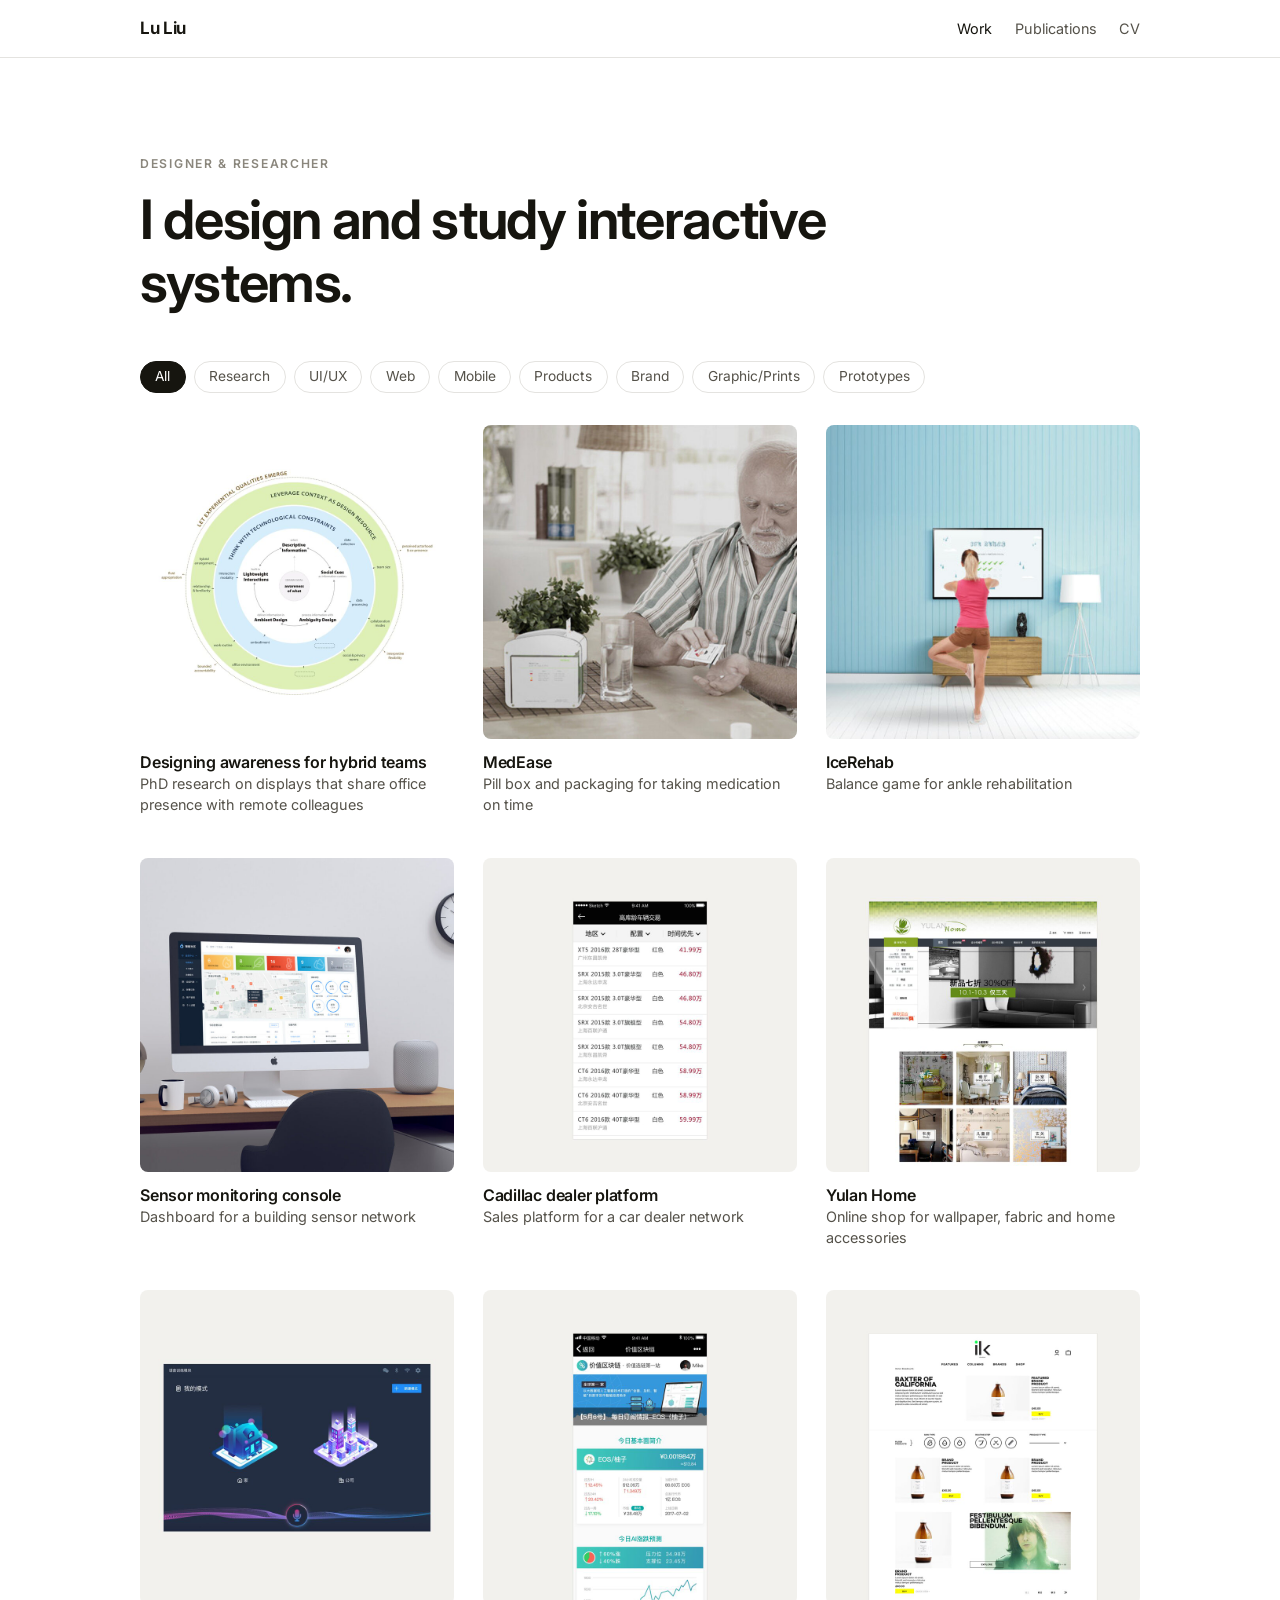
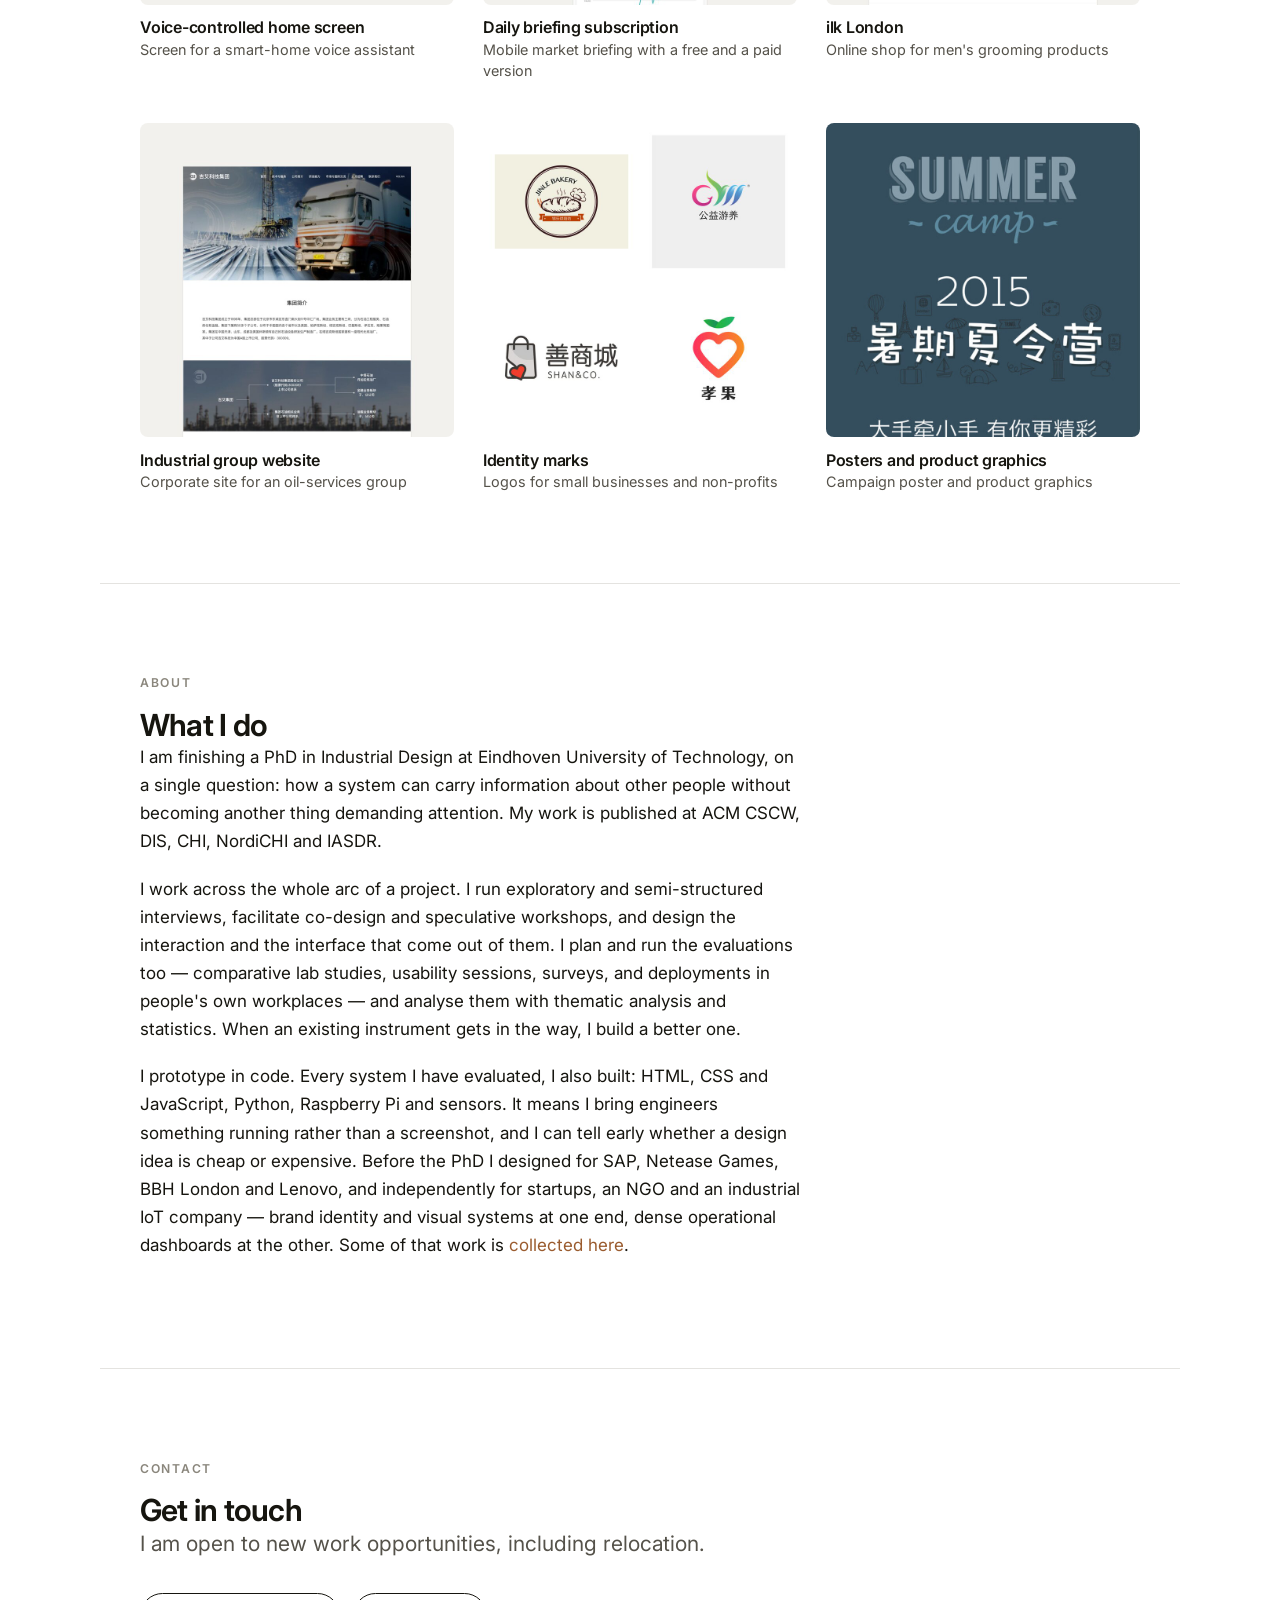
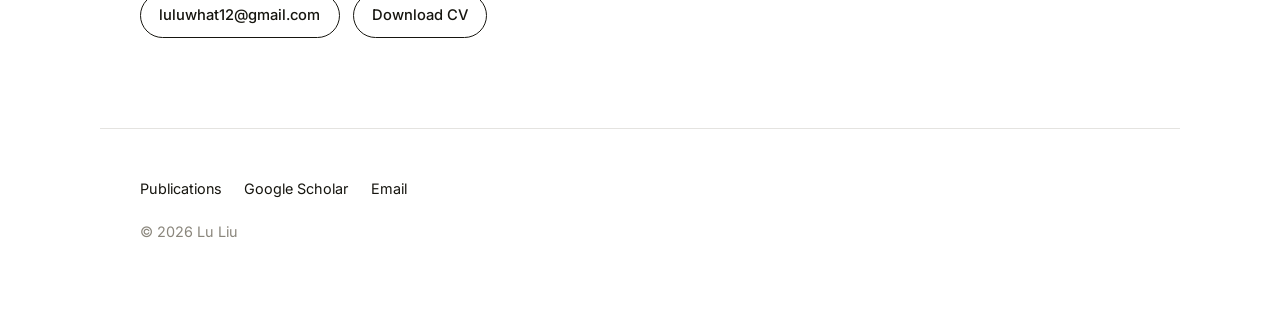
==== index.html @ 442b7488 "Homepage: one-sentence hero, square project teasers, tag filter Co-Authored-By: Claude Opus 5.5 <nor" ====
<!doctype html>
<html lang="en">
<head>
<meta charset="utf-8">
<meta name="viewport" content="width=device-width, initial-scale=1">
<title>Lu Liu — Designer &amp; Researcher</title>
<meta name="description" content="Lu Liu designs and studies interactive systems — from first interview to working prototype and deployment.">
<link rel="preconnect" href="https://fonts.googleapis.com">
<link rel="preconnect" href="https://fonts.gstatic.com" crossorigin>
<link href="https://fonts.googleapis.com/css2?family=Inter:wght@400;500;600;650&display=swap" rel="stylesheet">
<link rel="icon" href="favicon.svg" type="image/svg+xml">
<link rel="stylesheet" href="style.css">
</head>
<body>

<a class="skip" href="#main">Skip to content</a>

<nav class="nav">
  <div class="nav-in">
    <a class="nav-name" href="index.html">Lu Liu</a>
    <div class="nav-links">
      <a href="#work" aria-current="page">Work</a>
      <a href="publications.html">Publications</a>
      <a href="files/cv.pdf">CV</a>
    </div>
  </div>
</nav>

<main id="main">

<header class="hero wrap">
  <p class="eyebrow">Designer &amp; Researcher</p>
  <h1>I design and study interactive systems.</h1>
</header>

<section id="work" class="wrap work">
  <h2 class="visually-hidden">Projects</h2>
  <div class="filters" role="group" aria-label="Filter projects" hidden>
    <button type="button" data-filter="all" aria-pressed="true">All</button>
    <button type="button" data-filter="research" aria-pressed="false">Research</button>
    <button type="button" data-filter="ui" aria-pressed="false">UI/UX</button>
    <button type="button" data-filter="web" aria-pressed="false">Web</button>
    <button type="button" data-filter="mobile" aria-pressed="false">Mobile</button>
    <button type="button" data-filter="product" aria-pressed="false">Products</button>
    <button type="button" data-filter="brand" aria-pressed="false">Brand</button>
    <button type="button" data-filter="print" aria-pressed="false">Graphic/Prints</button>
    <button type="button" data-filter="prototypes" aria-pressed="false">Prototypes</button>
  </div>

  <div class="tgrid">
    <a class="tcard" href="awareness.html" data-tags="research prototypes">
      <img src="img/teasers/awareness.jpg" width="800" height="800" alt="A diagram of the design approach from the PhD research.">
      <h3>Designing awareness for hybrid teams</h3>
      <p>PhD research on displays that share office presence with remote colleagues</p>
    </a>
    <a class="tcard" href="medease.html" data-tags="product mobile prototypes">
      <img src="img/teasers/medease.jpg" width="800" height="800" alt="An older man at a kitchen table taking a pill, with the MedEase box beside him.">
      <h3>MedEase</h3>
      <p>Pill box and packaging for taking medication on time</p>
    </a>
    <a class="tcard" href="icerehab.html" data-tags="research prototypes">
      <img src="img/teasers/icerehab.jpg" width="800" height="800" alt="A person balancing on one leg in front of a screen running the IceRehab game.">
      <h3>IceRehab</h3>
      <p>Balance game for ankle rehabilitation</p>
    </a>
    <a class="tcard" href="design-work.html#sensor" data-tags="ui web">
      <img src="img/teasers/sensor.jpg" width="800" height="800" alt="The sensor monitoring dashboard on a desktop monitor." loading="lazy" decoding="async">
      <h3>Sensor monitoring console</h3>
      <p>Dashboard for a building sensor network</p>
    </a>
    <a class="tcard" href="design-work.html#cadillac" data-tags="ui web mobile">
      <img src="img/teasers/cadillac.jpg" width="800" height="800" alt="The mobile inventory screen of the dealer platform." loading="lazy" decoding="async">
      <h3>Cadillac dealer platform</h3>
      <p>Sales platform for a car dealer network</p>
    </a>
    <a class="tcard" href="design-work.html#yulan" data-tags="ui web brand">
      <img src="img/teasers/yulan.jpg" width="800" height="800" alt="The top of the Yulan Home homepage." loading="lazy" decoding="async">
      <h3>Yulan Home</h3>
      <p>Online shop for wallpaper, fabric and home accessories</p>
    </a>
    <a class="tcard" href="design-work.html#voice" data-tags="ui">
      <img src="img/teasers/voice.jpg" width="800" height="800" alt="The home screen of the voice assistant, with two isometric scenes." loading="lazy" decoding="async">
      <h3>Voice-controlled home screen</h3>
      <p>Screen for a smart-home voice assistant</p>
    </a>
    <a class="tcard" href="design-work.html#briefing" data-tags="ui mobile">
      <img src="img/teasers/briefing.jpg" width="800" height="800" alt="The top of the subscriber version of the daily briefing page." loading="lazy" decoding="async">
      <h3>Daily briefing subscription</h3>
      <p>Mobile market briefing with a free and a paid version</p>
    </a>
    <a class="tcard" href="design-work.html#ilk" data-tags="ui web mobile print">
      <img src="img/teasers/ilk.jpg" width="800" height="800" alt="The ilk London category page." loading="lazy" decoding="async">
      <h3>ilk London</h3>
      <p>Online shop for men&#x27;s grooming products</p>
    </a>
    <a class="tcard" href="design-work.html#industrial" data-tags="ui web mobile">
      <img src="img/teasers/industrial.jpg" width="800" height="800" alt="The top of the industrial group homepage." loading="lazy" decoding="async">
      <h3>Industrial group website</h3>
      <p>Corporate site for an oil-services group</p>
    </a>
    <a class="tcard" href="design-work.html#identity" data-tags="brand">
      <img src="img/teasers/identity.jpg" width="800" height="800" alt="Four logos: a bakery, a charity travel program, a charity shop and an elder-care service." loading="lazy" decoding="async">
      <h3>Identity marks</h3>
      <p>Logos for small businesses and non-profits</p>
    </a>
    <a class="tcard" href="design-work.html#posters" data-tags="print">
      <img src="img/teasers/posters.jpg" width="800" height="800" alt="A campaign poster for a 2015 summer camp." loading="lazy" decoding="async">
      <h3>Posters and product graphics</h3>
      <p>Campaign poster and product graphics</p>
    </a>
  </div>
</section>

<section class="wrap">
  <div class="narrow">
    <p class="eyebrow">About</p>
    <h2>What I do</h2>
    <p>
      I am finishing a PhD in Industrial Design at Eindhoven University of Technology, on a
      single question: how a system can carry information about other people without becoming
      another thing demanding attention. My work is published at ACM CSCW, DIS, CHI, NordiCHI
      and IASDR.
    </p>
    <p>
      I work across the whole arc of a project. I run exploratory and semi-structured
      interviews, facilitate co-design and speculative workshops, and design the interaction
      and the interface that come out of them. I plan and run the evaluations too —
      comparative lab studies, usability sessions, surveys, and deployments in people's
      own workplaces — and analyse them with thematic analysis and statistics. When an
      existing instrument gets in the way, I build a better one.
    </p>
    <p>
      I prototype in code. Every system I have evaluated, I also built: HTML, CSS and
      JavaScript, Python, Raspberry Pi and sensors. It means I bring engineers something
      running rather than a screenshot, and I can tell early whether a design idea is cheap
      or expensive. Before the PhD I designed for SAP, Netease Games, BBH London and Lenovo,
      and independently for startups, an NGO and an industrial IoT company — brand identity
      and visual systems at one end, dense operational dashboards at the other. Some of that
      work is <a href="design-work.html">collected here</a>.
    </p>
  </div>
</section>

<section class="wrap">
  <div class="narrow">
    <p class="eyebrow">Contact</p>
    <h2>Get in touch</h2>
    <p class="lede">
      I am open to new work opportunities, including relocation.
    </p>
    <div class="btn-row">
      <a class="btn" href="mailto:luluwhat12@gmail.com">luluwhat12@gmail.com</a>
      <a class="btn" href="files/cv.pdf">Download CV</a>
    </div>
  </div>
</section>

</main>

<footer class="wrap">
  <div class="foot-links">
    <a href="publications.html">Publications</a>
    <a href="https://scholar.google.com/citations?user=F97cdc4AAAAJ&hl=en">Google Scholar</a>
    <a href="mailto:luluwhat12@gmail.com">Email</a>
  </div>
  <p>© 2026 Lu Liu</p>
</footer>

<script>
(function () {
  var bar = document.querySelector('.filters');
  var cards = document.querySelectorAll('.tcard');
  bar.hidden = false;
  bar.addEventListener('click', function (e) {
    var btn = e.target.closest('button[data-filter]');
    if (!btn) return;
    var f = btn.dataset.filter;
    bar.querySelectorAll('button').forEach(function (b) {
      b.setAttribute('aria-pressed', b === btn ? 'true' : 'false');
    });
    cards.forEach(function (c) {
      c.hidden = f !== 'all' && c.dataset.tags.split(' ').indexOf(f) === -1;
    });
  });
})();
</script>

</body>
</html>
---- style.css ----
/* ---------------------------------------------------------
   Lu Liu — portfolio
   Edit the tokens in :root to restyle the whole site.
--------------------------------------------------------- */

:root {
  --bg:        #ffffff;
  --surface:   #ffffff;
  --ink:       #16150f;
  --ink-soft:  #55524a;
  --ink-faint: #8a867c;
  --rule:      #e4e3e0;
  --accent:    #9a5b2e;
  --accent-bg: #f5f5f3;

  --max: 1080px;
  --gap: clamp(3rem, 7vw, 6rem);

  --sans: "Inter", -apple-system, BlinkMacSystemFont, "Segoe UI", Helvetica, Arial, sans-serif;
}

@media (prefers-color-scheme: dark) {
  :root {
    --bg:        #14140f;
    --surface:   #1c1c16;
    --ink:       #f0eee7;
    --ink-soft:  #b3afa4;
    --ink-faint: #7d7a70;
    --rule:      #33322a;
    --accent:    #d99b62;
    --accent-bg: #26231c;
  }
}

* { box-sizing: border-box; }

html { scroll-behavior: smooth; }

/* anchor targets clear the sticky nav */
:target, section[id], main[id] { scroll-margin-top: 4.5rem; }


body {
  margin: 0;
  background: var(--bg);
  color: var(--ink);
  font-family: var(--sans);
  font-size: 17px;
  line-height: 1.65;
  -webkit-font-smoothing: antialiased;
  font-feature-settings: "kern", "liga";
}

img { max-width: 100%; height: auto; display: block; }

a { color: var(--accent); text-decoration: none; }
a:hover { text-decoration: underline; text-underline-offset: 3px; }

.wrap { max-width: var(--max); margin: 0 auto; padding-inline: clamp(1.25rem, 5vw, 2.5rem); }
.narrow { max-width: 660px; }

/* ---------- nav ---------- */
.nav {
  position: sticky; top: 0; z-index: 20;
  background: color-mix(in srgb, var(--bg) 88%, transparent);
  backdrop-filter: saturate(160%) blur(12px);
  border-bottom: 1px solid var(--rule);
}
.nav-in {
  max-width: var(--max); margin: 0 auto;
  padding: 0.9rem clamp(1.25rem, 5vw, 2.5rem);
  display: flex; align-items: baseline; gap: 1.5rem;
}
.nav-name { font-weight: 650; letter-spacing: -0.02em; color: var(--ink); }
.nav-name:hover { text-decoration: none; }
.nav-links { margin-left: auto; display: flex; gap: 1.4rem; font-size: 0.9rem; }
.nav-links a { color: var(--ink-soft); }
.nav-links a:hover, .nav-links a[aria-current="page"] { color: var(--ink); }

/* ---------- type ---------- */
h1, h2, h3 { line-height: 1.15; letter-spacing: -0.025em; font-weight: 640; margin: 0; }
h1 { font-size: clamp(2.2rem, 5.5vw, 3.4rem); }
h2 { font-size: clamp(1.45rem, 3vw, 1.9rem); }
h3 { font-size: 1.12rem; letter-spacing: -0.015em; }

.eyebrow {
  font-size: 0.76rem; letter-spacing: 0.14em; text-transform: uppercase;
  color: var(--ink-faint); font-weight: 600; margin: 0 0 0.9rem;
}

.lede { font-size: clamp(1.1rem, 2.2vw, 1.32rem); line-height: 1.55; color: var(--ink-soft); }

p { margin: 0 0 1.15em; }
.muted { color: var(--ink-soft); }
.small { font-size: 0.9rem; }

section { padding-block: var(--gap); }
section + section { border-top: 1px solid var(--rule); }

/* ---------- hero ---------- */
.hero { padding-block: clamp(4rem, 11vw, 8rem) var(--gap); }
.hero h1 { max-width: 19ch; }
.hero .lede { max-width: 52ch; margin-top: 1.6rem; }

.meta-row {
  display: flex; flex-wrap: wrap; gap: 0.6rem 1.6rem;
  margin-top: 2.2rem; font-size: 0.9rem; color: var(--ink-faint);
}

/* ---------- work cards ---------- */
.work-list { display: grid; gap: 2.5rem; margin-top: 2.5rem; }

.card {
  display: grid; grid-template-columns: 1fr; gap: 1.4rem;
  background: var(--surface); border: 1px solid var(--rule);
  border-radius: 14px; overflow: hidden;
  transition: border-color .18s ease, transform .18s ease;
}
.card:hover { border-color: color-mix(in srgb, var(--accent) 45%, var(--rule)); }
@media (min-width: 760px) {
  .card { grid-template-columns: 1.05fr 1fr; align-items: stretch; gap: 0; }
}
.card-media { background: var(--accent-bg); display: flex; align-items: center; justify-content: center; padding: 1.5rem; }
.card-media.diagram { background: #fff; padding: clamp(1.25rem, 3vw, 2rem); }
.card-media img { border-radius: 6px; }
.card-body { padding: clamp(1.5rem, 3vw, 2.2rem); display: flex; flex-direction: column; }
.card-body h3 { margin-bottom: 0.5rem; }
.card-body .tags { margin-top: auto; padding-top: 1.2rem; }

.card.stub { opacity: 0.72; }
.card.stub .card-media { background: var(--rule); min-height: 140px; }

.tags { display: flex; flex-wrap: wrap; gap: 0.45rem; }
.tag {
  font-size: 0.74rem; letter-spacing: 0.04em; padding: 0.25rem 0.6rem;
  border: 1px solid var(--rule); border-radius: 999px; color: var(--ink-faint);
}

/* ---------- case study ---------- */
.case-head { padding-block: clamp(3rem, 8vw, 5.5rem) 2.5rem; }
.case-head h1 { max-width: 20ch; }
.case-facts {
  display: grid; gap: 1.2rem 2.5rem; margin-top: 2.5rem;
  grid-template-columns: repeat(auto-fit, minmax(150px, 1fr));
  padding-top: 1.8rem; border-top: 1px solid var(--rule);
}
.case-facts dt { font-size: 0.76rem; letter-spacing: 0.12em; text-transform: uppercase; color: var(--ink-faint); font-weight: 600; margin-bottom: 0.3rem; }
.case-facts dd { margin: 0; font-size: 0.95rem; }

.case-body {
  display: grid;
  grid-template-columns: 1fr min(660px, 100%) 1fr;
}
.case-body > * { grid-column: 2; }
.case-body > figure.wide { grid-column: 1 / -1; }
.case-body h2 { margin: 3.2rem 0 1rem; }
.case-body h3 { margin: 2.2rem 0 0.6rem; }
.case-body ul { padding-left: 1.15rem; margin: 0 0 1.15em; }
.case-body li { margin-bottom: 0.5em; }

/* --- case study: the four studies --- */
.study-nav { margin: 2.4rem 0 1rem; border-top: 1px solid var(--rule); }
.study-nav a {
  display: grid; grid-template-columns: 2.6rem 1fr; gap: 0.2rem;
  padding: 0.95rem 0; border-bottom: 1px solid var(--rule); color: var(--ink);
}
.study-nav a:hover { text-decoration: none; color: var(--accent); }
.study-nav .n { font-size: 0.82rem; color: var(--ink-faint); font-variant-numeric: tabular-nums; padding-top: 0.15rem; }
.study-nav a:hover .n { color: var(--accent); }
.study-nav .t { font-weight: 500; }
.study-nav .d { display: block; font-weight: 400; font-size: 0.9rem; color: var(--ink-faint); margin-top: 0.15rem; }

.study-head { margin: 4.2rem 0 1.4rem; padding-top: 2.4rem; border-top: 1px solid var(--rule); }
.study-head h2 { margin: 0 0 0.9rem; }
.study-num {
  font-size: 0.76rem; letter-spacing: 0.14em; text-transform: uppercase;
  color: var(--accent); font-weight: 600; margin: 0 0 0.7rem;
}
.study-meta {
  display: flex; flex-wrap: wrap; gap: 0.3rem 1.3rem;
  font-size: 0.86rem; color: var(--ink-faint); margin: 0;
}
.study-meta span + span::before { content: "· "; margin-right: 0.4rem; }

.answer-head { margin-top: 4.6rem !important; padding-top: 2.6rem; border-top: 2px solid var(--ink); }
.answer-head + .lede { margin-bottom: 1.6rem; }


figure { margin: 2.8rem 0; }

/* no border: on the white page the art should run straight into the page */
figure img { border-radius: 8px; background: var(--surface); }
/* figures exported on a white page: keep the white plate and give the art room to breathe,
   so they read as a plate rather than a glowing slab in dark mode */
figure.diagram img { background: #fff; padding: clamp(1rem, 2.6vw, 2rem); }
figcaption { margin-top: 0.7rem; font-size: 0.85rem; color: var(--ink-faint); line-height: 1.5; }

blockquote {
  margin: 2.2rem 0; padding: 1.3rem 1.5rem;
  background: var(--accent-bg); border-left: 3px solid var(--accent);
  border-radius: 0 8px 8px 0;
}
blockquote p:last-child { margin-bottom: 0; }

/* ---------- publications ---------- */
.pubs { margin-top: 2.5rem; display: grid; gap: 0; }
.pub { padding: 1.5rem 0; border-top: 1px solid var(--rule); display: grid; gap: 0.35rem; }
.pub:last-child { border-bottom: 1px solid var(--rule); }
.pub-title { font-weight: 600; color: var(--ink); }
.pub-venue { font-size: 0.9rem; color: var(--ink-soft); }
.pub-note { font-size: 0.85rem; color: var(--ink-faint); }

/* ---------- footer ---------- */
footer { border-top: 1px solid var(--rule); padding-block: 3rem 4rem; font-size: 0.9rem; color: var(--ink-faint); }
.foot-links { display: flex; flex-wrap: wrap; gap: 1.4rem; margin-bottom: 1.2rem; }
.foot-links a { color: var(--ink); }

/* ---------- utility ---------- */
.btn {
  display: inline-block; padding: 0.6rem 1.15rem; border: 1px solid var(--ink);
  border-radius: 999px; color: var(--ink); font-size: 0.92rem; font-weight: 500;
}
.btn:hover { background: var(--ink); color: var(--bg); text-decoration: none; }
.btn-row { display: flex; flex-wrap: wrap; gap: 0.8rem; margin-top: 2rem; }

.skip { position: absolute; left: -9999px; }
.skip:focus { left: 1rem; top: 1rem; background: var(--surface); padding: 0.6rem 1rem; z-index: 50; border-radius: 6px; }

/* ---------- image grids ---------- */
.grid2, .grid3, .grid4 { display: grid; gap: 1rem; margin: 2.8rem 0; align-items: start; }
.grid2 { grid-template-columns: 1fr; }
.grid3, .grid4 { grid-template-columns: 1fr 1fr; }
@media (min-width: 620px) { .grid2 { grid-template-columns: 1fr 1fr; } }
@media (min-width: 720px) {
  .grid3 { grid-template-columns: repeat(3, 1fr); }
  .grid4 { grid-template-columns: repeat(4, 1fr); }
}
.grid2 > figure, .grid3 > figure, .grid4 > figure { margin: 0; }
.grid2 img, .grid3 img, .grid4 img { width: 100%; }

/* uniform-height row: letterbox mixed aspect ratios so captions line up */
.grid-even .shot > a, .grid-even > figure > img { height: clamp(220px, 26vw, 360px); }
.grid-even .shot > a { display: flex; align-items: center; justify-content: center; }
.grid-even img { width: auto; max-width: 100%; max-height: 100%; object-fit: contain; }
.case-body .grid2, .case-body .grid3, .case-body .grid4 { grid-column: 1 / -1; }

img.round { border-radius: 999px; aspect-ratio: 1; object-fit: cover; }

/* ---------- video ---------- */
video { width: 100%; height: auto; display: block; border-radius: 8px; background: #000; }

.next-case {
  margin-top: 3.5rem; padding-top: 1.6rem; border-top: 1px solid var(--rule);
  font-weight: 500;
}

/* ---------- screenshot plates (design work) ---------- */
.shot { margin: 0; }
.shot > a, .shot > .plate {
  display: block; position: relative; overflow: hidden;
  border: 1px solid var(--rule); border-radius: 10px; background: #fff;
}
.shot > a:hover { border-color: color-mix(in srgb, var(--accent) 50%, var(--rule)); text-decoration: none; }
.shot.tall > a { height: 480px; }   /* fixed, not max — keeps captions aligned across a row */
.shot.tall > a::after {
  content: ""; position: absolute; inset: auto 0 0 0; height: 88px;
  background: linear-gradient(to bottom, rgba(255,255,255,0), #fff);
  pointer-events: none;
}
.shot img { border-radius: 0; }
.shot figcaption { margin-top: 0.55rem; }
.shot-note { font-size: 0.8rem; color: var(--ink-faint); margin-top: 0.35rem; }

/* ---------- design-work page ---------- */
.proj { padding-block: var(--gap); }
.proj + .proj { border-top: 1px solid var(--rule); }
.proj-head { max-width: 660px; margin-bottom: 2.2rem; }
.proj-head h2 { margin-bottom: 0.8rem; }
.proj-head .tags { margin-top: 1.2rem; }
.proj-kind {
  font-size: 0.76rem; letter-spacing: 0.14em; text-transform: uppercase;
  color: var(--accent); font-weight: 600; margin: 0 0 0.7rem;
}
.marks { display: grid; gap: 1.4rem; grid-template-columns: repeat(auto-fit, minmax(190px, 1fr)); margin: 2.4rem 0 0; }
.marks figure { margin: 0; }
.marks img { background: #fff; border: 1px solid var(--rule); border-radius: 10px; padding: 1.4rem;
  height: clamp(150px, 18vw, 210px); width: 100%; object-fit: contain; }

.proj-sub {
  margin: 3rem 0 0.9rem; font-size: 1rem; font-weight: 650;
  color: var(--ink); letter-spacing: -0.01em;
}
.proj-sub + * { margin-top: 0.9rem; }
.proj .narrow { max-width: 660px; }
.proj .narrow + .grid2, .proj .narrow + .grid3, .proj .narrow + .grid4,
.proj .narrow + .shot { margin-top: 2rem; }

/* ---------- lightbox ---------- */
.lightbox {
  position: fixed; inset: 0; z-index: 100;
  background: rgba(14, 13, 10, 0.92);
  /* flex-start + auto margins on the stage, NOT align-items:center: a centred flex item
     taller than its container overflows in both directions and its top can never be
     scrolled to. Full-length page shots are several thousand pixels tall. */
  display: none; align-items: flex-start; justify-content: center;
  padding: clamp(1rem, 4vw, 3rem);
  overflow: auto;
  overscroll-behavior: contain;
}
/* the [hidden] attribute is what toggles it; never let display win over it */
.lightbox:not([hidden]) { display: flex; }
/* auto margins centre the stage when it fits and resolve to zero when it overflows */
.lb-stage { margin: auto; max-width: 100%; }
.lb-img {
  max-width: min(1400px, 100%);
  margin: 0 auto;
  border-radius: 6px;
  background: #fff;
}
.lb-cap {
  margin-top: 0.9rem; text-align: center;
  color: rgba(255, 255, 255, 0.72); font-size: 0.88rem; line-height: 1.5;
}
.lb-close, .lb-nav {
  position: fixed; z-index: 2;
  background: rgba(255, 255, 255, 0.1); color: #fff;
  border: 1px solid rgba(255, 255, 255, 0.22); border-radius: 999px;
  cursor: pointer; font-family: inherit; line-height: 1;
  display: flex; align-items: center; justify-content: center;
  transition: background .15s ease;
}
.lb-close:hover, .lb-nav:hover { background: rgba(255, 255, 255, 0.24); }
.lb-close:focus-visible, .lb-nav:focus-visible { outline: 2px solid #fff; outline-offset: 2px; }
.lb-close { top: 1rem; right: 1rem; width: 2.6rem; height: 2.6rem; font-size: 1.6rem; padding-bottom: 0.15em; }
.lb-nav { top: 50%; transform: translateY(-50%); width: 2.8rem; height: 2.8rem; font-size: 1.7rem; padding-bottom: 0.12em; }
.lb-prev { left: 1rem; }
.lb-next { right: 1rem; }
@media (max-width: 640px) {
  .lb-nav { top: auto; bottom: 1rem; transform: none; }
}

/* cursor hint on the plates that open it */
.shot > a { cursor: zoom-in; }


/* ---------- homepage: one-sentence hero + square teaser grid ---------- */
.hero h1 { max-width: 22ch; }
.work { padding-top: 0; }
section.work + section { border-top: 1px solid var(--rule); }

.filters { display: flex; flex-wrap: wrap; gap: 0.5rem; margin-bottom: 2rem; }
.filters[hidden] { display: none; }
.filters button {
  font: inherit; font-size: 0.86rem; line-height: 1; cursor: pointer;
  padding: 0.5rem 0.9rem; border-radius: 999px;
  border: 1px solid var(--rule); background: transparent; color: var(--ink-soft);
}
.filters button:hover { border-color: var(--ink-faint); color: var(--ink); }
.filters button[aria-pressed="true"] { background: var(--ink); border-color: var(--ink); color: var(--bg); }
.filters button:focus-visible { outline: 2px solid var(--accent); outline-offset: 2px; }

.tgrid { display: grid; grid-template-columns: 1fr; gap: 2.2rem 1.5rem; }
@media (min-width: 600px) { .tgrid { grid-template-columns: repeat(2, 1fr); } }
@media (min-width: 900px) { .tgrid { grid-template-columns: repeat(3, 1fr); gap: 2.6rem 1.8rem; } }

.tcard { display: block; color: var(--ink); }
.tcard[hidden] { display: none; }
.tcard:hover { text-decoration: none; }
.tcard img {
  width: 100%; aspect-ratio: 1; object-fit: cover;
  border-radius: 8px; background: var(--accent-bg);
  transition: opacity .18s ease;
}
.tcard:hover img { opacity: 0.88; }
.tcard h3 { margin: 0.85rem 0 0.2rem; font-size: 1rem; font-weight: 600; }
.tcard p { margin: 0; font-size: 0.9rem; line-height: 1.45; color: var(--ink-soft); }
.tcard:hover h3 { color: var(--accent); }

.visually-hidden {
  position: absolute; width: 1px; height: 1px; overflow: hidden;
  clip: rect(0 0 0 0); white-space: nowrap;
}
.hero { padding-block: clamp(3.5rem, 9vw, 6rem) clamp(2rem, 4vw, 3rem); }
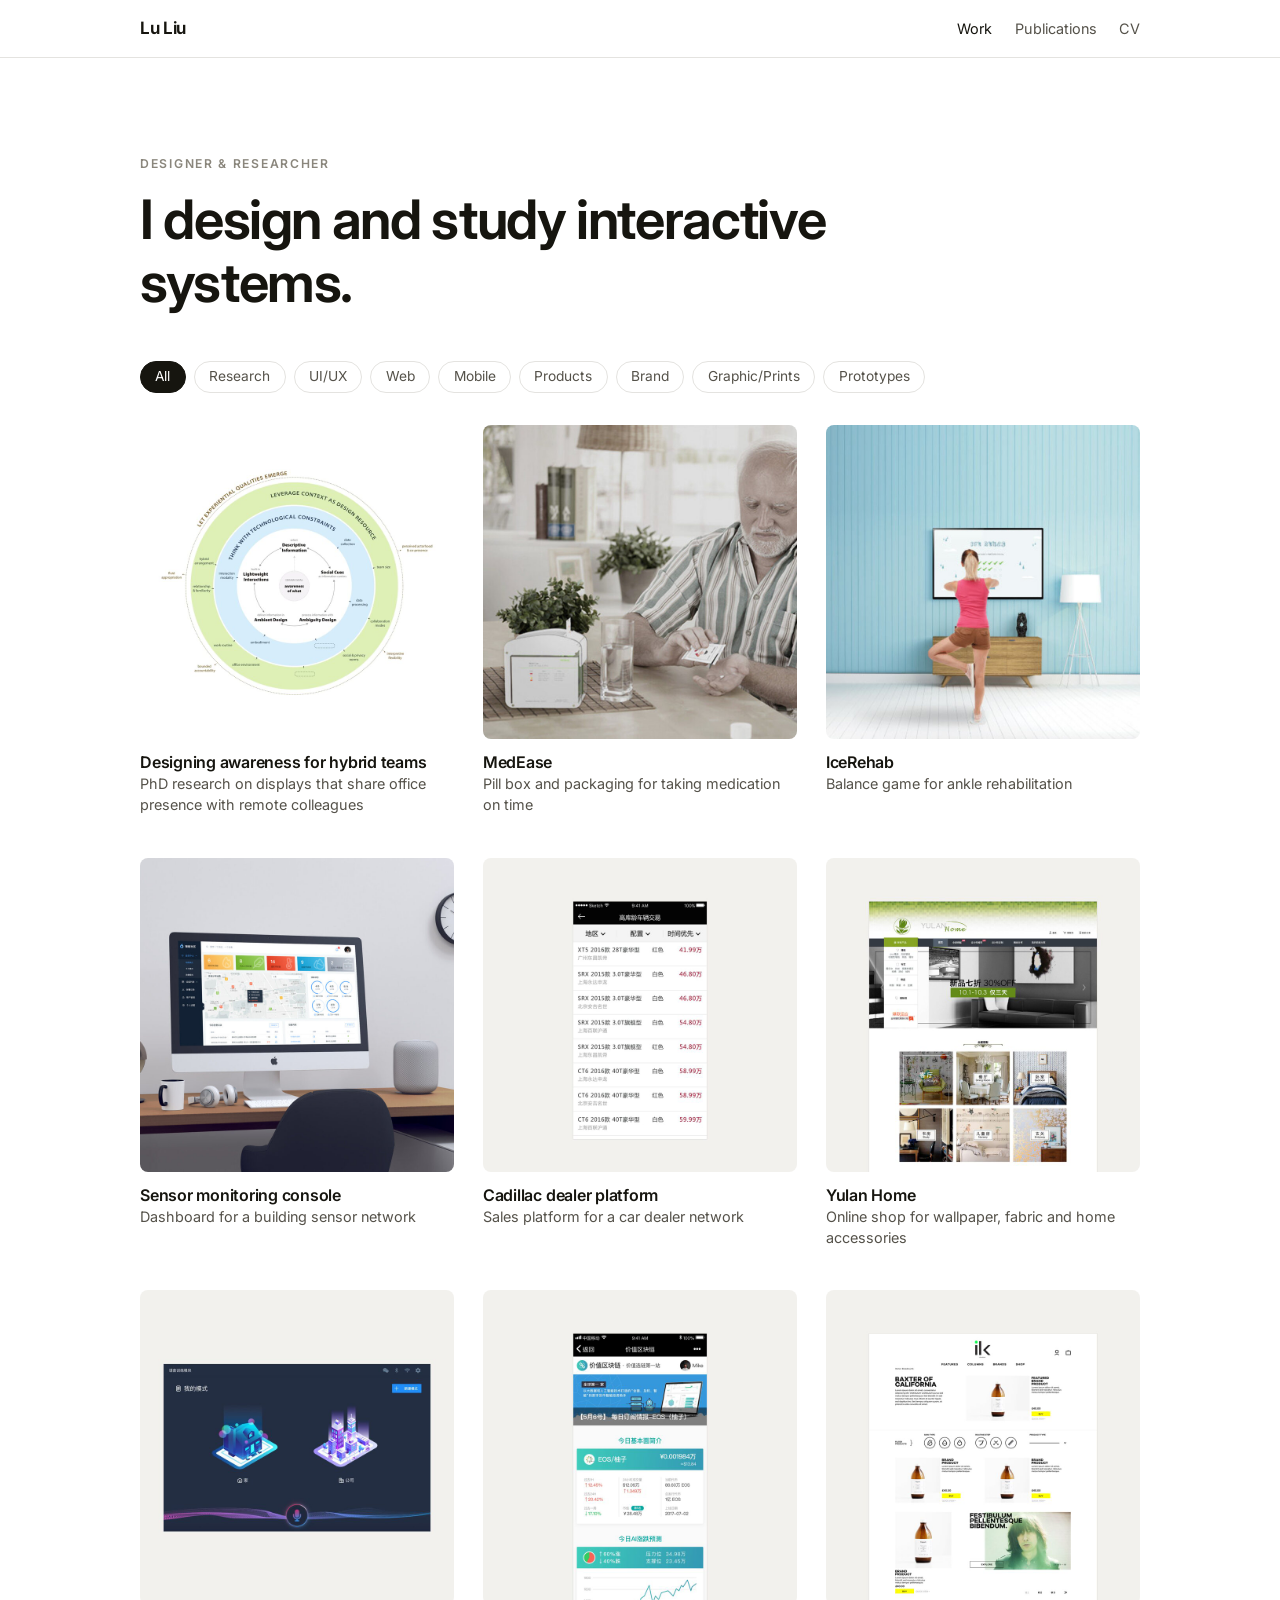
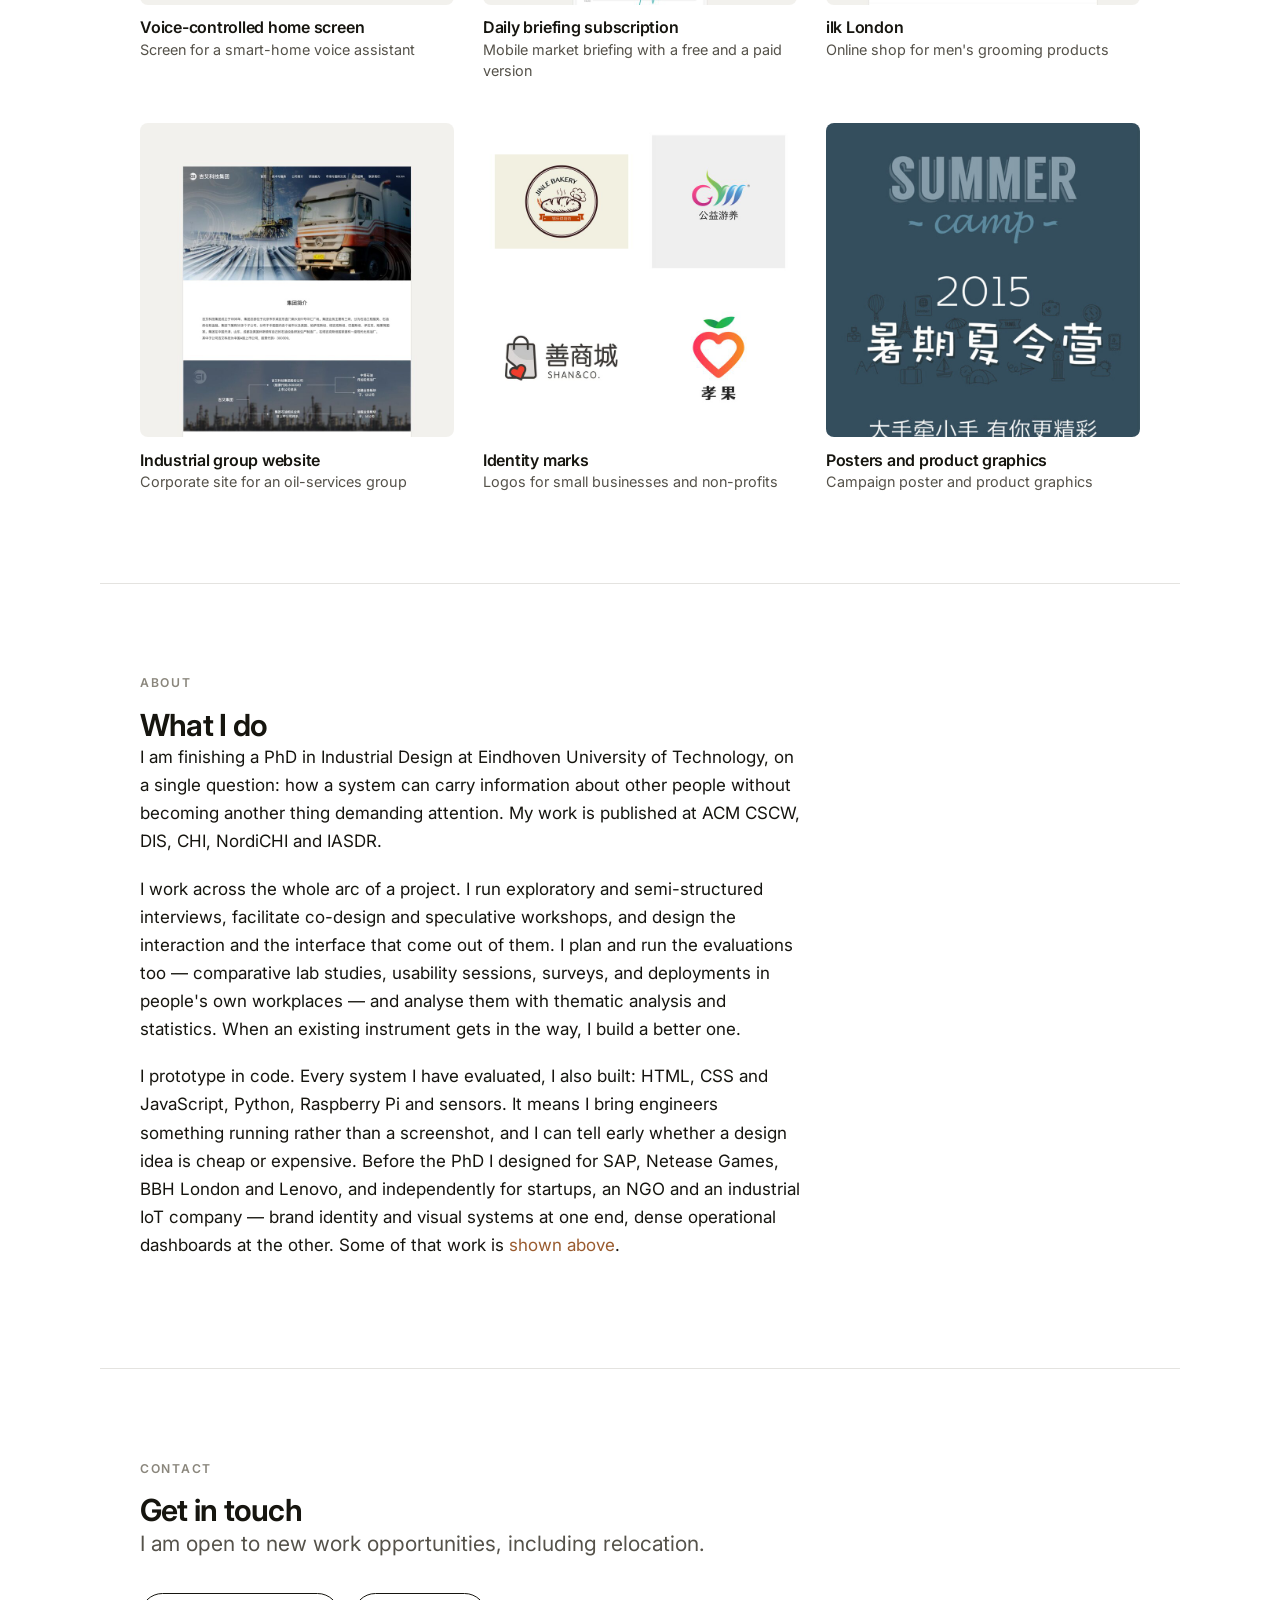
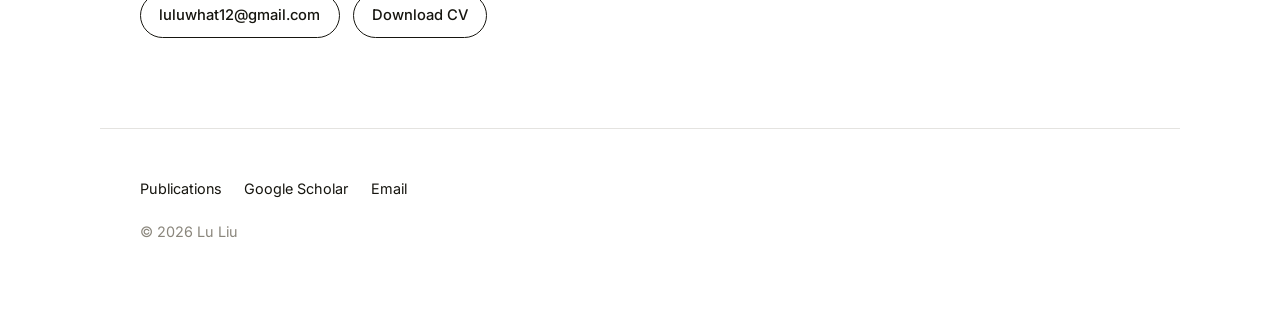
==== commit acf41195: "Multi-select tag filter; one page per design project Co-Authored-By: Claude Opus 5.5 <noreply@anthro" ====
--- a/index.html
+++ b/index.html
@@ -63,47 +63,47 @@
       <h3>IceRehab</h3>
       <p>Balance game for ankle rehabilitation</p>
     </a>
-    <a class="tcard" href="design-work.html#sensor" data-tags="ui web">
+    <a class="tcard" href="sensor.html" data-tags="ui web">
       <img src="img/teasers/sensor.jpg" width="800" height="800" alt="The sensor monitoring dashboard on a desktop monitor." loading="lazy" decoding="async">
       <h3>Sensor monitoring console</h3>
       <p>Dashboard for a building sensor network</p>
     </a>
-    <a class="tcard" href="design-work.html#cadillac" data-tags="ui web mobile">
+    <a class="tcard" href="cadillac.html" data-tags="ui web mobile">
       <img src="img/teasers/cadillac.jpg" width="800" height="800" alt="The mobile inventory screen of the dealer platform." loading="lazy" decoding="async">
       <h3>Cadillac dealer platform</h3>
       <p>Sales platform for a car dealer network</p>
     </a>
-    <a class="tcard" href="design-work.html#yulan" data-tags="ui web brand">
+    <a class="tcard" href="yulan.html" data-tags="ui web brand">
       <img src="img/teasers/yulan.jpg" width="800" height="800" alt="The top of the Yulan Home homepage." loading="lazy" decoding="async">
       <h3>Yulan Home</h3>
       <p>Online shop for wallpaper, fabric and home accessories</p>
     </a>
-    <a class="tcard" href="design-work.html#voice" data-tags="ui">
+    <a class="tcard" href="voice.html" data-tags="ui">
       <img src="img/teasers/voice.jpg" width="800" height="800" alt="The home screen of the voice assistant, with two isometric scenes." loading="lazy" decoding="async">
       <h3>Voice-controlled home screen</h3>
       <p>Screen for a smart-home voice assistant</p>
     </a>
-    <a class="tcard" href="design-work.html#briefing" data-tags="ui mobile">
+    <a class="tcard" href="briefing.html" data-tags="ui mobile">
       <img src="img/teasers/briefing.jpg" width="800" height="800" alt="The top of the subscriber version of the daily briefing page." loading="lazy" decoding="async">
       <h3>Daily briefing subscription</h3>
       <p>Mobile market briefing with a free and a paid version</p>
     </a>
-    <a class="tcard" href="design-work.html#ilk" data-tags="ui web mobile print">
+    <a class="tcard" href="ilk.html" data-tags="ui web mobile print">
       <img src="img/teasers/ilk.jpg" width="800" height="800" alt="The ilk London category page." loading="lazy" decoding="async">
       <h3>ilk London</h3>
       <p>Online shop for men&#x27;s grooming products</p>
     </a>
-    <a class="tcard" href="design-work.html#industrial" data-tags="ui web mobile">
+    <a class="tcard" href="industrial.html" data-tags="ui web mobile">
       <img src="img/teasers/industrial.jpg" width="800" height="800" alt="The top of the industrial group homepage." loading="lazy" decoding="async">
       <h3>Industrial group website</h3>
       <p>Corporate site for an oil-services group</p>
     </a>
-    <a class="tcard" href="design-work.html#identity" data-tags="brand">
+    <a class="tcard" href="identity.html" data-tags="brand">
       <img src="img/teasers/identity.jpg" width="800" height="800" alt="Four logos: a bakery, a charity travel program, a charity shop and an elder-care service." loading="lazy" decoding="async">
       <h3>Identity marks</h3>
       <p>Logos for small businesses and non-profits</p>
     </a>
-    <a class="tcard" href="design-work.html#posters" data-tags="print">
+    <a class="tcard" href="posters.html" data-tags="print">
       <img src="img/teasers/posters.jpg" width="800" height="800" alt="A campaign poster for a 2015 summer camp." loading="lazy" decoding="async">
       <h3>Posters and product graphics</h3>
       <p>Campaign poster and product graphics</p>
@@ -136,7 +136,7 @@
       or expensive. Before the PhD I designed for SAP, Netease Games, BBH London and Lenovo,
       and independently for startups, an NGO and an industrial IoT company — brand identity
       and visual systems at one end, dense operational dashboards at the other. Some of that
-      work is <a href="design-work.html">collected here</a>.
+      work is <a href="#work">shown above</a>.
     </p>
   </div>
 </section>
@@ -171,16 +171,26 @@
   var bar = document.querySelector('.filters');
   var cards = document.querySelectorAll('.tcard');
   bar.hidden = false;
+  var allBtn = bar.querySelector('[data-filter="all"]');
+  var tagBtns = [].slice.call(bar.querySelectorAll('button[data-filter]:not([data-filter="all"])'));
+  function apply() {
+    var on = tagBtns.filter(function (b) { return b.getAttribute('aria-pressed') === 'true'; })
+                    .map(function (b) { return b.dataset.filter; });
+    allBtn.setAttribute('aria-pressed', on.length ? 'false' : 'true');
+    cards.forEach(function (c) {
+      var t = c.dataset.tags.split(' ');
+      c.hidden = on.length > 0 && !on.some(function (f) { return t.indexOf(f) !== -1; });
+    });
+  }
   bar.addEventListener('click', function (e) {
     var btn = e.target.closest('button[data-filter]');
     if (!btn) return;
-    var f = btn.dataset.filter;
-    bar.querySelectorAll('button').forEach(function (b) {
-      b.setAttribute('aria-pressed', b === btn ? 'true' : 'false');
-    });
-    cards.forEach(function (c) {
-      c.hidden = f !== 'all' && c.dataset.tags.split(' ').indexOf(f) === -1;
-    });
+    if (btn === allBtn) {
+      tagBtns.forEach(function (b) { b.setAttribute('aria-pressed', 'false'); });
+    } else {
+      btn.setAttribute('aria-pressed', btn.getAttribute('aria-pressed') === 'true' ? 'false' : 'true');
+    }
+    apply();
   });
 })();
 </script>
--- a/style.css
+++ b/style.css
@@ -381,3 +381,11 @@
   clip: rect(0 0 0 0); white-space: nowrap;
 }
 .hero { padding-block: clamp(3.5rem, 9vw, 6rem) clamp(2rem, 4vw, 3rem); }
+
+/* ---------- single project page (split from the old design-work gallery) ---------- */
+.proj-page { padding-top: clamp(2rem, 5vw, 3.5rem); }
+.proj-page h1 { font-size: clamp(1.9rem, 4.5vw, 2.8rem); margin-bottom: 0.9rem; }
+.back { font-size: 0.9rem; margin: 0 0 1.8rem; }
+.back a { color: var(--ink-soft); }
+.back a:hover { color: var(--ink); }
+.proj-page + section { border-top: 1px solid var(--rule); }
